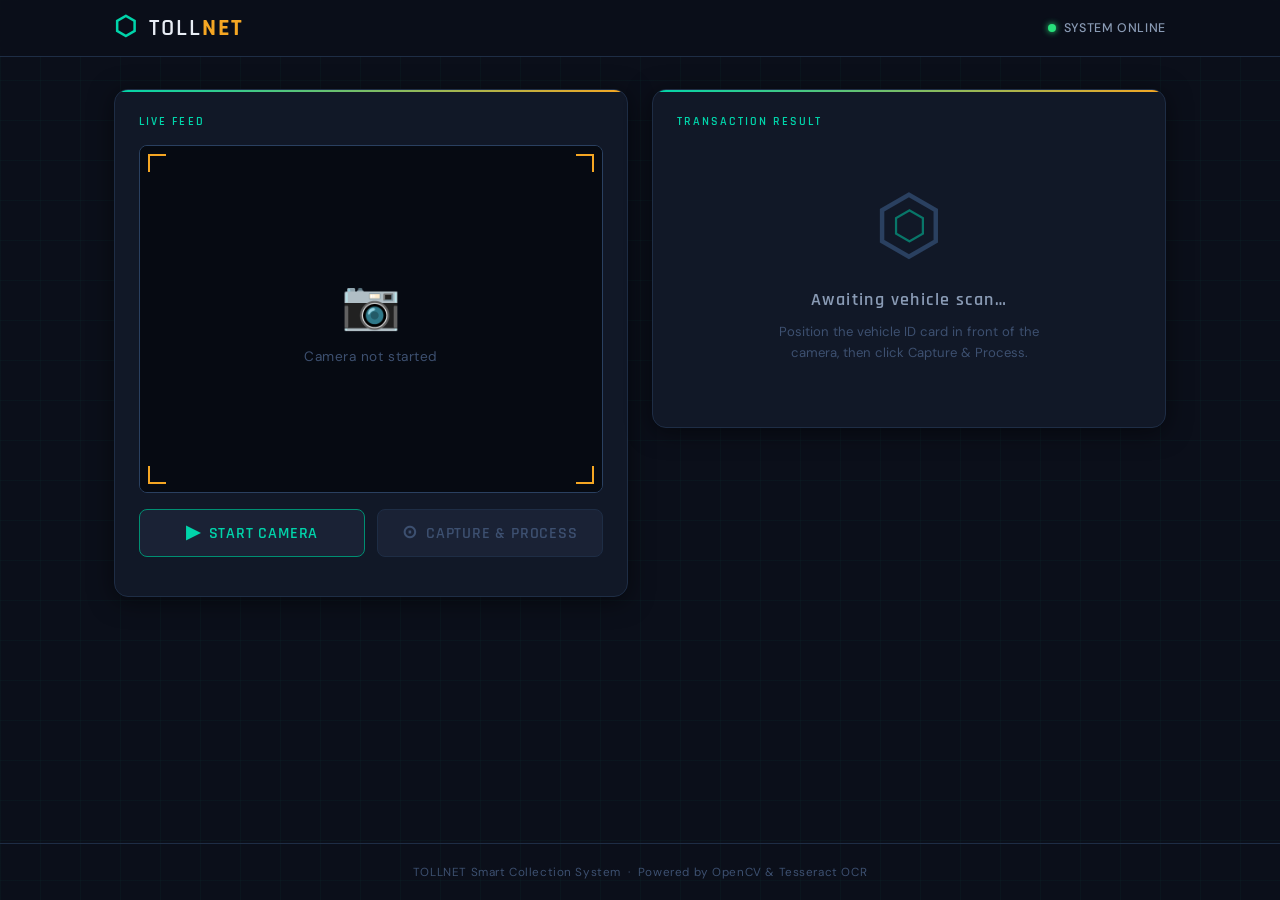
==== frontend/index.html @ 4d1472ed "updated" ====
<!DOCTYPE html>
<html lang="en">
<head>
  <meta charset="UTF-8" />
  <meta name="viewport" content="width=device-width, initial-scale=1.0" />
  <title>Smart Toll Collection System</title>
  <link rel="stylesheet" href="style.css" />
  <!-- Google Fonts: Rajdhani (display) + DM Sans (body) -->
  <link rel="preconnect" href="https://fonts.googleapis.com" />
  <link rel="preconnect" href="https://fonts.gstatic.com" crossorigin />
  <link href="https://fonts.googleapis.com/css2?family=Rajdhani:wght@400;600;700&family=DM+Sans:wght@300;400;500;600&display=swap" rel="stylesheet" />
</head>
<body>

  <!-- ─── Top Header Bar ─────────────────────────────────────── -->
  <header class="topbar">
    <div class="topbar-inner">
      <div class="topbar-logo">
        <span class="logo-icon">⬡</span>
        <span class="logo-text">TOLL<strong>NET</strong></span>
      </div>
      <div class="topbar-status" id="systemStatus">
        <span class="status-dot"></span> System Online
      </div>
    </div>
  </header>

  <!-- ─── Main Layout ────────────────────────────────────────── -->
  <main class="layout">

    <!-- LEFT PANEL: Camera -->
    <section class="panel panel-camera">
      <div class="panel-label">LIVE FEED</div>

      <!-- Video Stream -->
      <div class="camera-frame" id="cameraFrame">
        <video id="videoFeed" autoplay playsinline></video>
        <canvas id="captureCanvas" style="display:none;"></canvas>
        <div class="camera-overlay" id="cameraOverlay">
          <div class="camera-placeholder">
            <div class="cam-icon">📷</div>
            <p>Camera not started</p>
          </div>
        </div>
        <!-- Corner decorations -->
        <div class="corner tl"></div>
        <div class="corner tr"></div>
        <div class="corner bl"></div>
        <div class="corner br"></div>
      </div>

      <!-- Captured Image Preview -->
      <div class="captured-section" id="capturedSection" style="display:none;">
        <div class="panel-label small">CAPTURED FRAME</div>
        <img id="capturedImage" src="" alt="Captured frame" class="captured-img" />
      </div>

      <!-- Camera Controls -->
      <div class="controls">
        <button class="btn btn-start" id="btnStart" onclick="startCamera()">
          <span class="btn-icon">▶</span> Start Camera
        </button>
        <button class="btn btn-capture" id="btnCapture" onclick="captureAndProcess()" disabled>
          <span class="btn-icon">⊙</span> Capture &amp; Process
        </button>
      </div>

      <!-- Loading Bar -->
      <div class="loading-bar" id="loadingBar">
        <div class="loading-fill" id="loadingFill"></div>
      </div>
      <div class="loading-label" id="loadingLabel" style="display:none;">Processing image…</div>
    </section>

    <!-- RIGHT PANEL: Results -->
    <section class="panel panel-results">
      <div class="panel-label">TRANSACTION RESULT</div>

      <!-- Idle State -->
      <div class="result-idle" id="resultIdle">
        <div class="idle-graphic">
          <div class="hex-ring">
            <div class="hex-inner">⬡</div>
          </div>
        </div>
        <p class="idle-text">Awaiting vehicle scan…</p>
        <p class="idle-sub">Position the vehicle ID card in front of the camera, then click Capture &amp; Process.</p>
      </div>

      <!-- Result Cards (hidden until result arrives) -->
      <div class="result-data" id="resultData" style="display:none;">

        <!-- Status Banner -->
        <div class="status-banner" id="statusBanner">
          <span class="status-icon" id="statusIcon">✓</span>
          <span class="status-text" id="statusText">Transaction Successful</span>
        </div>

        <!-- Info Grid -->
        <div class="info-grid">
          <div class="info-card">
            <div class="info-label">Vehicle ID</div>
            <div class="info-value mono" id="resVehicleId">—</div>
          </div>
          <div class="info-card">
            <div class="info-label">Owner</div>
            <div class="info-value" id="resOwner">—</div>
          </div>
          <div class="info-card">
            <div class="info-label">Toll Deducted</div>
            <div class="info-value accent" id="resToll">—</div>
          </div>
          <div class="info-card">
            <div class="info-label">Remaining Balance</div>
            <div class="info-value" id="resBalance">—</div>
          </div>
        </div>

        <!-- Message Box -->
        <div class="msg-box" id="msgBox">
          <span id="msgText">—</span>
        </div>

        <!-- Scan Again -->
        <button class="btn btn-reset" onclick="resetUI()">
          <span class="btn-icon">↺</span> Scan Another Vehicle
        </button>
      </div>

    </section>
  </main>

  <!-- ─── Footer ─────────────────────────────────────────────── -->
  <footer class="footer">
    TOLLNET Smart Collection System &nbsp;·&nbsp; Powered by OpenCV &amp; Tesseract OCR
  </footer>

  <script src="script.js"></script>
</body>
</html>
---- frontend/style.css ----
/* ══════════════════════════════════════════════════
   TOLLNET — Smart Toll Collection System
   Design: Industrial/Utilitarian meets Digital HUD
   Palette: Deep navy + amber + electric teal
   Font: Rajdhani (display) + DM Sans (body)
══════════════════════════════════════════════════ */

/* ─── CSS Variables ─────────────────────────────── */
:root {
  --bg:        #0b0f1a;
  --surface:   #111827;
  --surface2:  #1a2235;
  --border:    #1e2d45;
  --border-hi: #2a4060;

  --amber:     #f5a623;
  --amber-dim: #b37518;
  --teal:      #00d4aa;
  --teal-dim:  #008f72;
  --red:       #ff4d4d;
  --green:     #28e07b;

  --text-hi:   #e8edf5;
  --text-mid:  #8a9bb5;
  --text-lo:   #3d5070;

  --font-display: 'Rajdhani', sans-serif;
  --font-body:    'DM Sans', sans-serif;

  --radius:    8px;
  --radius-lg: 14px;
  --shadow:    0 4px 24px rgba(0,0,0,0.5);
}

/* ─── Reset & Base ──────────────────────────────── */
*, *::before, *::after { box-sizing: border-box; margin: 0; padding: 0; }

html { font-size: 16px; }

body {
  font-family: var(--font-body);
  background: var(--bg);
  color: var(--text-hi);
  min-height: 100vh;
  display: flex;
  flex-direction: column;
  /* Subtle grid texture */
  background-image:
    linear-gradient(rgba(0,212,170,0.03) 1px, transparent 1px),
    linear-gradient(90deg, rgba(0,212,170,0.03) 1px, transparent 1px);
  background-size: 40px 40px;
}

/* ─── Top Bar ───────────────────────────────────── */
.topbar {
  border-bottom: 1px solid var(--border);
  background: rgba(11,15,26,0.95);
  backdrop-filter: blur(10px);
  position: sticky;
  top: 0;
  z-index: 100;
}

.topbar-inner {
  max-width: 1100px;
  margin: 0 auto;
  padding: 0 24px;
  height: 56px;
  display: flex;
  align-items: center;
  justify-content: space-between;
}

.topbar-logo {
  display: flex;
  align-items: center;
  gap: 10px;
  font-family: var(--font-display);
  font-size: 1.5rem;
  font-weight: 600;
  letter-spacing: 0.08em;
  color: var(--text-hi);
}

.logo-icon {
  color: var(--teal);
  font-size: 1.6rem;
  line-height: 1;
  animation: pulse-teal 3s ease-in-out infinite;
}

.logo-text strong { color: var(--amber); }

.topbar-status {
  display: flex;
  align-items: center;
  gap: 8px;
  font-size: 0.78rem;
  font-weight: 500;
  letter-spacing: 0.05em;
  color: var(--text-mid);
  text-transform: uppercase;
}

.status-dot {
  width: 8px; height: 8px;
  border-radius: 50%;
  background: var(--green);
  box-shadow: 0 0 6px var(--green);
  animation: blink 2s step-end infinite;
}

/* ─── Main Layout ───────────────────────────────── */
.layout {
  flex: 1;
  max-width: 1100px;
  margin: 0 auto;
  width: 100%;
  padding: 32px 24px;
  display: grid;
  grid-template-columns: 1fr 1fr;
  gap: 24px;
  align-items: start;
}

/* ─── Panels ────────────────────────────────────── */
.panel {
  background: var(--surface);
  border: 1px solid var(--border);
  border-radius: var(--radius-lg);
  padding: 24px;
  box-shadow: var(--shadow);
  position: relative;
  overflow: hidden;
}

/* Accent line on top of each panel */
.panel::before {
  content: '';
  position: absolute;
  top: 0; left: 0; right: 0;
  height: 2px;
  background: linear-gradient(90deg, var(--teal), var(--amber));
}

.panel-label {
  font-family: var(--font-display);
  font-size: 0.72rem;
  font-weight: 600;
  letter-spacing: 0.18em;
  color: var(--teal);
  text-transform: uppercase;
  margin-bottom: 16px;
}

.panel-label.small { font-size: 0.65rem; margin-bottom: 10px; }

/* ─── Camera Frame ──────────────────────────────── */
.camera-frame {
  position: relative;
  width: 100%;
  aspect-ratio: 4/3;
  border-radius: var(--radius);
  overflow: hidden;
  background: #060a12;
  border: 1px solid var(--border-hi);
  margin-bottom: 16px;
}

#videoFeed {
  width: 100%;
  height: 100%;
  object-fit: cover;
  display: block;
}

/* Overlay shown when camera is off */
.camera-overlay {
  position: absolute;
  inset: 0;
  display: flex;
  align-items: center;
  justify-content: center;
  background: rgba(6,10,18,0.9);
  transition: opacity 0.4s;
}

.camera-overlay.hidden { opacity: 0; pointer-events: none; }

.camera-placeholder {
  text-align: center;
  color: var(--text-lo);
}

.cam-icon { font-size: 3rem; margin-bottom: 12px; }

.camera-placeholder p {
  font-size: 0.85rem;
  letter-spacing: 0.04em;
}

/* Corner frame decorations */
.corner {
  position: absolute;
  width: 18px; height: 18px;
  border-color: var(--amber);
  border-style: solid;
  border-width: 0;
}
.corner.tl { top: 8px; left: 8px;  border-top-width: 2px; border-left-width: 2px; }
.corner.tr { top: 8px; right: 8px; border-top-width: 2px; border-right-width: 2px; }
.corner.bl { bottom: 8px; left: 8px;  border-bottom-width: 2px; border-left-width: 2px; }
.corner.br { bottom: 8px; right: 8px; border-bottom-width: 2px; border-right-width: 2px; }

/* ─── Captured Image ────────────────────────────── */
.captured-section { margin-bottom: 16px; }

.captured-img {
  width: 100%;
  border-radius: var(--radius);
  border: 1px solid var(--border-hi);
  display: block;
}

/* ─── Buttons ───────────────────────────────────── */
.controls {
  display: flex;
  gap: 12px;
  margin-bottom: 12px;
}

.btn {
  flex: 1;
  display: flex;
  align-items: center;
  justify-content: center;
  gap: 8px;
  padding: 12px 16px;
  border: none;
  border-radius: var(--radius);
  font-family: var(--font-display);
  font-size: 1rem;
  font-weight: 600;
  letter-spacing: 0.05em;
  cursor: pointer;
  transition: all 0.2s ease;
  text-transform: uppercase;
}

.btn-icon { font-size: 1.1rem; }

.btn-start {
  background: var(--surface2);
  color: var(--teal);
  border: 1px solid var(--teal-dim);
}

.btn-start:hover {
  background: rgba(0,212,170,0.1);
  border-color: var(--teal);
  box-shadow: 0 0 12px rgba(0,212,170,0.2);
}

.btn-capture {
  background: var(--amber);
  color: #0b0f1a;
}

.btn-capture:hover:not(:disabled) {
  background: #ffbe4a;
  box-shadow: 0 0 16px rgba(245,166,35,0.4);
  transform: translateY(-1px);
}

.btn-capture:disabled {
  background: var(--surface2);
  color: var(--text-lo);
  border: 1px solid var(--border);
  cursor: not-allowed;
  transform: none;
}

.btn-reset {
  width: 100%;
  background: var(--surface2);
  color: var(--text-mid);
  border: 1px solid var(--border-hi);
  margin-top: 16px;
  font-size: 0.9rem;
}

.btn-reset:hover {
  background: var(--border);
  color: var(--text-hi);
}

/* ─── Loading Bar ───────────────────────────────── */
.loading-bar {
  height: 3px;
  background: var(--surface2);
  border-radius: 2px;
  overflow: hidden;
  opacity: 0;
  transition: opacity 0.3s;
}

.loading-bar.active { opacity: 1; }

.loading-fill {
  height: 100%;
  width: 0%;
  background: linear-gradient(90deg, var(--teal), var(--amber));
  border-radius: 2px;
  transition: width 0.4s ease;
}

.loading-label {
  text-align: center;
  font-size: 0.78rem;
  color: var(--text-mid);
  margin-top: 8px;
  letter-spacing: 0.05em;
  animation: fade-pulse 1s ease-in-out infinite;
}

/* ─── Result: Idle ──────────────────────────────── */
.result-idle {
  text-align: center;
  padding: 40px 20px;
}

.idle-graphic { margin-bottom: 24px; }

.hex-ring {
  width: 80px; height: 80px;
  margin: 0 auto;
  display: flex;
  align-items: center;
  justify-content: center;
  position: relative;
}

.hex-ring::before {
  content: '⬡';
  position: absolute;
  font-size: 5rem;
  color: var(--border-hi);
  animation: spin-slow 12s linear infinite;
}

.hex-inner {
  font-size: 2.5rem;
  color: var(--teal);
  position: relative;
  z-index: 1;
  opacity: 0.5;
}

.idle-text {
  font-family: var(--font-display);
  font-size: 1.1rem;
  font-weight: 600;
  color: var(--text-mid);
  letter-spacing: 0.08em;
  margin-bottom: 10px;
}

.idle-sub {
  font-size: 0.82rem;
  color: var(--text-lo);
  line-height: 1.6;
  max-width: 280px;
  margin: 0 auto;
}

/* ─── Result: Data ──────────────────────────────── */
.result-data { animation: slide-up 0.4s ease; }

/* Status banner */
.status-banner {
  display: flex;
  align-items: center;
  gap: 12px;
  padding: 14px 18px;
  border-radius: var(--radius);
  margin-bottom: 20px;
  font-family: var(--font-display);
  font-size: 1.05rem;
  font-weight: 700;
  letter-spacing: 0.06em;
}

.status-banner.success {
  background: rgba(40,224,123,0.08);
  border: 1px solid rgba(40,224,123,0.3);
  color: var(--green);
}

.status-banner.failed {
  background: rgba(255,77,77,0.08);
  border: 1px solid rgba(255,77,77,0.3);
  color: var(--red);
}

.status-banner.warning {
  background: rgba(245,166,35,0.08);
  border: 1px solid rgba(245,166,35,0.3);
  color: var(--amber);
}

.status-icon { font-size: 1.4rem; }

/* Info Grid */
.info-grid {
  display: grid;
  grid-template-columns: 1fr 1fr;
  gap: 12px;
  margin-bottom: 16px;
}

.info-card {
  background: var(--surface2);
  border: 1px solid var(--border);
  border-radius: var(--radius);
  padding: 14px 16px;
  transition: border-color 0.2s;
}

.info-card:hover { border-color: var(--border-hi); }

.info-label {
  font-size: 0.68rem;
  font-weight: 500;
  letter-spacing: 0.12em;
  text-transform: uppercase;
  color: var(--text-lo);
  margin-bottom: 6px;
}

.info-value {
  font-family: var(--font-display);
  font-size: 1.15rem;
  font-weight: 600;
  color: var(--text-hi);
}

.info-value.mono {
  font-family: 'Courier New', monospace;
  letter-spacing: 0.1em;
  color: var(--amber);
}

.info-value.accent { color: var(--teal); }

/* Message Box */
.msg-box {
  background: var(--surface2);
  border: 1px solid var(--border);
  border-left: 3px solid var(--amber);
  border-radius: var(--radius);
  padding: 12px 16px;
  font-size: 0.88rem;
  color: var(--text-mid);
  line-height: 1.5;
}

/* ─── Footer ────────────────────────────────────── */
.footer {
  text-align: center;
  padding: 20px;
  font-size: 0.73rem;
  color: var(--text-lo);
  letter-spacing: 0.05em;
  border-top: 1px solid var(--border);
}

/* ─── Animations ────────────────────────────────── */
@keyframes blink {
  0%, 100% { opacity: 1; }
  50%       { opacity: 0.3; }
}

@keyframes pulse-teal {
  0%, 100% { text-shadow: 0 0 6px rgba(0,212,170,0.5); }
  50%       { text-shadow: 0 0 16px rgba(0,212,170,0.9); }
}

@keyframes spin-slow {
  from { transform: rotate(0deg); }
  to   { transform: rotate(360deg); }
}

@keyframes slide-up {
  from { opacity: 0; transform: translateY(16px); }
  to   { opacity: 1; transform: translateY(0); }
}

@keyframes fade-pulse {
  0%, 100% { opacity: 1; }
  50%       { opacity: 0.5; }
}

/* ─── Responsive ────────────────────────────────── */
@media (max-width: 768px) {
  .layout {
    grid-template-columns: 1fr;
    padding: 16px;
    gap: 16px;
  }

  .controls { flex-direction: column; }

  .info-grid { grid-template-columns: 1fr; }

  .topbar-inner { padding: 0 16px; }
}
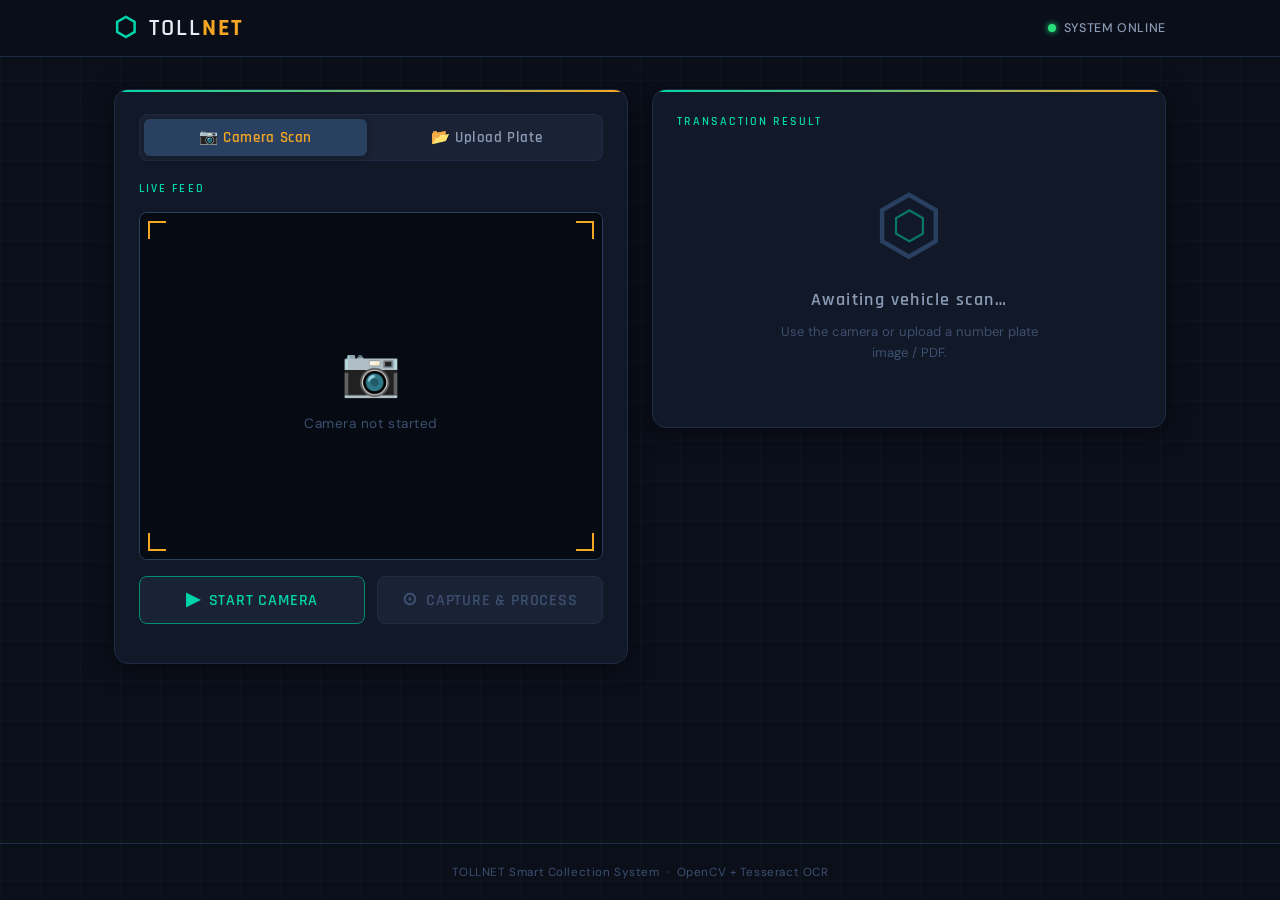
==== commit 0a880e0e: "updateded" ====
--- a/frontend/index.html
+++ b/frontend/index.html
@@ -5,21 +5,20 @@
   <meta name="viewport" content="width=device-width, initial-scale=1.0" />
   <title>Smart Toll Collection System</title>
   <link rel="stylesheet" href="style.css" />
-  <!-- Google Fonts: Rajdhani (display) + DM Sans (body) -->
   <link rel="preconnect" href="https://fonts.googleapis.com" />
   <link rel="preconnect" href="https://fonts.gstatic.com" crossorigin />
   <link href="https://fonts.googleapis.com/css2?family=Rajdhani:wght@400;600;700&family=DM+Sans:wght@300;400;500;600&display=swap" rel="stylesheet" />
 </head>
 <body>
 
-  <!-- ─── Top Header Bar ─────────────────────────────────────── -->
+  <!-- ─── Top Header ─────────────────────────────────────────── -->
   <header class="topbar">
     <div class="topbar-inner">
       <div class="topbar-logo">
         <span class="logo-icon">⬡</span>
         <span class="logo-text">TOLL<strong>NET</strong></span>
       </div>
-      <div class="topbar-status" id="systemStatus">
+      <div class="topbar-status">
         <span class="status-dot"></span> System Online
       </div>
     </div>
@@ -28,111 +27,191 @@
   <!-- ─── Main Layout ────────────────────────────────────────── -->
   <main class="layout">
 
-    <!-- LEFT PANEL: Camera -->
-    <section class="panel panel-camera">
-      <div class="panel-label">LIVE FEED</div>
-
-      <!-- Video Stream -->
-      <div class="camera-frame" id="cameraFrame">
-        <video id="videoFeed" autoplay playsinline></video>
-        <canvas id="captureCanvas" style="display:none;"></canvas>
-        <div class="camera-overlay" id="cameraOverlay">
-          <div class="camera-placeholder">
-            <div class="cam-icon">📷</div>
-            <p>Camera not started</p>
-          </div>
-        </div>
-        <!-- Corner decorations -->
-        <div class="corner tl"></div>
-        <div class="corner tr"></div>
-        <div class="corner bl"></div>
-        <div class="corner br"></div>
-      </div>
-
-      <!-- Captured Image Preview -->
-      <div class="captured-section" id="capturedSection" style="display:none;">
-        <div class="panel-label small">CAPTURED FRAME</div>
-        <img id="capturedImage" src="" alt="Captured frame" class="captured-img" />
-      </div>
-
-      <!-- Camera Controls -->
-      <div class="controls">
-        <button class="btn btn-start" id="btnStart" onclick="startCamera()">
-          <span class="btn-icon">▶</span> Start Camera
+    <!-- LEFT PANEL: Input Methods -->
+    <section class="panel panel-input">
+
+      <!-- ── TAB SWITCHER ── -->
+      <div class="tab-bar">
+        <button class="tab active" id="tabCamera" onclick="switchTab('camera')">
+          📷 Camera Scan
         </button>
-        <button class="btn btn-capture" id="btnCapture" onclick="captureAndProcess()" disabled>
-          <span class="btn-icon">⊙</span> Capture &amp; Process
+        <button class="tab" id="tabUpload" onclick="switchTab('upload')">
+          📂 Upload Plate
         </button>
       </div>
 
-      <!-- Loading Bar -->
+      <!-- ════ CAMERA TAB ════ -->
+      <div id="cameraTab">
+        <div class="panel-label">LIVE FEED</div>
+        <div class="camera-frame" id="cameraFrame">
+          <video id="videoFeed" autoplay playsinline></video>
+          <canvas id="captureCanvas" style="display:none;"></canvas>
+          <div class="camera-overlay" id="cameraOverlay">
+            <div class="camera-placeholder">
+              <div class="cam-icon">📷</div>
+              <p>Camera not started</p>
+            </div>
+          </div>
+          <div class="corner tl"></div><div class="corner tr"></div>
+          <div class="corner bl"></div><div class="corner br"></div>
+        </div>
+
+        <div class="captured-section" id="capturedSection" style="display:none;">
+          <div class="panel-label small">CAPTURED FRAME</div>
+          <img id="capturedImage" src="" alt="Captured" class="captured-img" />
+        </div>
+
+        <div class="controls">
+          <button class="btn btn-start" id="btnStart" onclick="startCamera()">
+            <span class="btn-icon">▶</span> Start Camera
+          </button>
+          <button class="btn btn-capture" id="btnCapture" onclick="captureAndProcess()" disabled>
+            <span class="btn-icon">⊙</span> Capture &amp; Process
+          </button>
+        </div>
+      </div>
+
+      <!-- ════ UPLOAD TAB ════ -->
+      <div id="uploadTab" style="display:none;">
+        <div class="panel-label">UPLOAD NUMBER PLATE</div>
+
+        <!-- Drop zone -->
+        <div class="dropzone" id="dropzone"
+             onclick="document.getElementById('fileInput').click()"
+             ondragover="handleDragOver(event)"
+             ondragleave="handleDragLeave(event)"
+             ondrop="handleDrop(event)">
+          <div class="dz-icon">⬆</div>
+          <p class="dz-text">Click to upload or drag &amp; drop</p>
+          <p class="dz-sub">JPG, PNG, BMP, WEBP or PDF · Max 10 MB</p>
+          <input type="file" id="fileInput" accept="image/*,.pdf"
+                 style="display:none;" onchange="handleFileSelect(event)" />
+        </div>
+
+        <!-- File preview -->
+        <div class="file-preview" id="filePreview" style="display:none;">
+          <div class="panel-label small">SELECTED FILE</div>
+          <div class="file-info-row">
+            <span class="file-thumb" id="fileThumb">📄</span>
+            <div class="file-meta">
+              <div class="file-name" id="fileName">—</div>
+              <div class="file-size" id="fileSize">—</div>
+            </div>
+            <button class="btn-clear" onclick="clearFile()" title="Remove">✕</button>
+          </div>
+          <img id="imagePreview" class="captured-img" style="display:none; margin-top:10px;" alt="Preview" />
+        </div>
+
+        <div class="controls" style="margin-top:16px;">
+          <button class="btn btn-capture" id="btnUpload" onclick="uploadAndProcess()" disabled>
+            <span class="btn-icon">⊙</span> Process Upload
+          </button>
+        </div>
+      </div>
+
+      <!-- ── SHARED: Loading bar ── -->
       <div class="loading-bar" id="loadingBar">
         <div class="loading-fill" id="loadingFill"></div>
       </div>
-      <div class="loading-label" id="loadingLabel" style="display:none;">Processing image…</div>
+      <div class="loading-label" id="loadingLabel" style="display:none;">Processing…</div>
     </section>
 
-    <!-- RIGHT PANEL: Results -->
+    <!-- RIGHT PANEL: Results + Receipt -->
     <section class="panel panel-results">
       <div class="panel-label">TRANSACTION RESULT</div>
 
-      <!-- Idle State -->
+      <!-- Idle -->
       <div class="result-idle" id="resultIdle">
         <div class="idle-graphic">
-          <div class="hex-ring">
-            <div class="hex-inner">⬡</div>
-          </div>
+          <div class="hex-ring"><div class="hex-inner">⬡</div></div>
         </div>
         <p class="idle-text">Awaiting vehicle scan…</p>
-        <p class="idle-sub">Position the vehicle ID card in front of the camera, then click Capture &amp; Process.</p>
-      </div>
-
-      <!-- Result Cards (hidden until result arrives) -->
+        <p class="idle-sub">Use the camera or upload a number plate image / PDF.</p>
+      </div>
+
+      <!-- Result -->
       <div class="result-data" id="resultData" style="display:none;">
 
-        <!-- Status Banner -->
+        <!-- Status banner -->
         <div class="status-banner" id="statusBanner">
           <span class="status-icon" id="statusIcon">✓</span>
           <span class="status-text" id="statusText">Transaction Successful</span>
         </div>
 
-        <!-- Info Grid -->
+        <!-- Vehicle info grid -->
         <div class="info-grid">
           <div class="info-card">
-            <div class="info-label">Vehicle ID</div>
-            <div class="info-value mono" id="resVehicleId">—</div>
-          </div>
-          <div class="info-card">
-            <div class="info-label">Owner</div>
+            <div class="info-label">Vehicle Number</div>
+            <div class="info-value mono" id="resVehicleNum">—</div>
+          </div>
+          <div class="info-card">
+            <div class="info-label">Owner Name</div>
             <div class="info-value" id="resOwner">—</div>
+          </div>
+          <div class="info-card">
+            <div class="info-label">Vehicle Type</div>
+            <div class="info-value" id="resVehicleType">—</div>
           </div>
           <div class="info-card">
             <div class="info-label">Toll Deducted</div>
             <div class="info-value accent" id="resToll">—</div>
           </div>
-          <div class="info-card">
+          <div class="info-card span2">
             <div class="info-label">Remaining Balance</div>
-            <div class="info-value" id="resBalance">—</div>
-          </div>
-        </div>
-
-        <!-- Message Box -->
+            <div class="info-value large" id="resBalance">—</div>
+          </div>
+        </div>
+
+        <!-- Receipt -->
+        <div class="receipt" id="receiptBox" style="display:none;">
+          <div class="receipt-header">
+            <span class="receipt-icon">🧾</span>
+            <span>TOLL RECEIPT</span>
+          </div>
+          <div class="receipt-row">
+            <span>Receipt No.</span>
+            <span class="mono" id="rcptId">—</span>
+          </div>
+          <div class="receipt-row">
+            <span>Date &amp; Time</span>
+            <span id="rcptDate">—</span>
+          </div>
+          <div class="receipt-row">
+            <span>Vehicle</span>
+            <span class="mono" id="rcptVehicle">—</span>
+          </div>
+          <div class="receipt-row">
+            <span>Owner</span>
+            <span id="rcptOwner">—</span>
+          </div>
+          <div class="receipt-row">
+            <span>Type</span>
+            <span id="rcptType">—</span>
+          </div>
+          <div class="receipt-row highlight">
+            <span>Toll Paid</span>
+            <span id="rcptToll">—</span>
+          </div>
+          <div class="receipt-row">
+            <span>Balance After</span>
+            <span id="rcptBalance">—</span>
+          </div>
+        </div>
+
+        <!-- Message -->
         <div class="msg-box" id="msgBox">
           <span id="msgText">—</span>
         </div>
 
-        <!-- Scan Again -->
         <button class="btn btn-reset" onclick="resetUI()">
           <span class="btn-icon">↺</span> Scan Another Vehicle
         </button>
       </div>
-
     </section>
   </main>
 
-  <!-- ─── Footer ─────────────────────────────────────────────── -->
   <footer class="footer">
-    TOLLNET Smart Collection System &nbsp;·&nbsp; Powered by OpenCV &amp; Tesseract OCR
+    TOLLNET Smart Collection System &nbsp;·&nbsp; OpenCV + Tesseract OCR
   </footer>
 
   <script src="script.js"></script>
--- a/frontend/style.css
+++ b/frontend/style.css
@@ -1,11 +1,8 @@
 /* ══════════════════════════════════════════════════
-   TOLLNET — Smart Toll Collection System
-   Design: Industrial/Utilitarian meets Digital HUD
-   Palette: Deep navy + amber + electric teal
-   Font: Rajdhani (display) + DM Sans (body)
+   TOLLNET v2 — Style Sheet
+   Added: tabs, dropzone, file preview, receipt
 ══════════════════════════════════════════════════ */
 
-/* ─── CSS Variables ─────────────────────────────── */
 :root {
   --bg:        #0b0f1a;
   --surface:   #111827;
@@ -26,15 +23,12 @@
 
   --font-display: 'Rajdhani', sans-serif;
   --font-body:    'DM Sans', sans-serif;
-
   --radius:    8px;
   --radius-lg: 14px;
   --shadow:    0 4px 24px rgba(0,0,0,0.5);
 }
 
-/* ─── Reset & Base ──────────────────────────────── */
 *, *::before, *::after { box-sizing: border-box; margin: 0; padding: 0; }
-
 html { font-size: 16px; }
 
 body {
@@ -44,7 +38,6 @@
   min-height: 100vh;
   display: flex;
   flex-direction: column;
-  /* Subtle grid texture */
   background-image:
     linear-gradient(rgba(0,212,170,0.03) 1px, transparent 1px),
     linear-gradient(90deg, rgba(0,212,170,0.03) 1px, transparent 1px);
@@ -56,461 +49,244 @@
   border-bottom: 1px solid var(--border);
   background: rgba(11,15,26,0.95);
   backdrop-filter: blur(10px);
-  position: sticky;
-  top: 0;
-  z-index: 100;
-}
-
+  position: sticky; top: 0; z-index: 100;
+}
 .topbar-inner {
-  max-width: 1100px;
-  margin: 0 auto;
-  padding: 0 24px;
-  height: 56px;
-  display: flex;
-  align-items: center;
-  justify-content: space-between;
-}
-
+  max-width: 1100px; margin: 0 auto; padding: 0 24px;
+  height: 56px; display: flex; align-items: center; justify-content: space-between;
+}
 .topbar-logo {
-  display: flex;
-  align-items: center;
-  gap: 10px;
-  font-family: var(--font-display);
-  font-size: 1.5rem;
-  font-weight: 600;
-  letter-spacing: 0.08em;
-  color: var(--text-hi);
-}
-
-.logo-icon {
-  color: var(--teal);
-  font-size: 1.6rem;
-  line-height: 1;
-  animation: pulse-teal 3s ease-in-out infinite;
-}
-
+  display: flex; align-items: center; gap: 10px;
+  font-family: var(--font-display); font-size: 1.5rem;
+  font-weight: 600; letter-spacing: 0.08em;
+}
+.logo-icon { color: var(--teal); font-size: 1.6rem; animation: pulse-teal 3s ease-in-out infinite; }
 .logo-text strong { color: var(--amber); }
-
 .topbar-status {
-  display: flex;
-  align-items: center;
-  gap: 8px;
-  font-size: 0.78rem;
-  font-weight: 500;
-  letter-spacing: 0.05em;
-  color: var(--text-mid);
-  text-transform: uppercase;
-}
-
+  display: flex; align-items: center; gap: 8px;
+  font-size: 0.78rem; font-weight: 500; letter-spacing: 0.05em;
+  color: var(--text-mid); text-transform: uppercase;
+}
 .status-dot {
-  width: 8px; height: 8px;
-  border-radius: 50%;
-  background: var(--green);
-  box-shadow: 0 0 6px var(--green);
+  width: 8px; height: 8px; border-radius: 50%;
+  background: var(--green); box-shadow: 0 0 6px var(--green);
   animation: blink 2s step-end infinite;
 }
 
-/* ─── Main Layout ───────────────────────────────── */
+/* ─── Layout ────────────────────────────────────── */
 .layout {
-  flex: 1;
-  max-width: 1100px;
-  margin: 0 auto;
-  width: 100%;
-  padding: 32px 24px;
-  display: grid;
-  grid-template-columns: 1fr 1fr;
-  gap: 24px;
-  align-items: start;
+  flex: 1; max-width: 1100px; margin: 0 auto; width: 100%;
+  padding: 32px 24px; display: grid;
+  grid-template-columns: 1fr 1fr; gap: 24px; align-items: start;
 }
 
 /* ─── Panels ────────────────────────────────────── */
 .panel {
-  background: var(--surface);
-  border: 1px solid var(--border);
-  border-radius: var(--radius-lg);
-  padding: 24px;
-  box-shadow: var(--shadow);
-  position: relative;
-  overflow: hidden;
-}
-
-/* Accent line on top of each panel */
+  background: var(--surface); border: 1px solid var(--border);
+  border-radius: var(--radius-lg); padding: 24px;
+  box-shadow: var(--shadow); position: relative; overflow: hidden;
+}
 .panel::before {
-  content: '';
-  position: absolute;
-  top: 0; left: 0; right: 0;
-  height: 2px;
+  content: ''; position: absolute; top: 0; left: 0; right: 0; height: 2px;
   background: linear-gradient(90deg, var(--teal), var(--amber));
 }
-
 .panel-label {
-  font-family: var(--font-display);
-  font-size: 0.72rem;
-  font-weight: 600;
-  letter-spacing: 0.18em;
-  color: var(--teal);
-  text-transform: uppercase;
+  font-family: var(--font-display); font-size: 0.72rem; font-weight: 600;
+  letter-spacing: 0.18em; color: var(--teal); text-transform: uppercase;
   margin-bottom: 16px;
 }
-
 .panel-label.small { font-size: 0.65rem; margin-bottom: 10px; }
+
+/* ─── Tab Bar ───────────────────────────────────── */
+.tab-bar {
+  display: flex; gap: 8px; margin-bottom: 20px;
+  background: var(--surface2); border-radius: var(--radius);
+  padding: 4px; border: 1px solid var(--border);
+}
+.tab {
+  flex: 1; padding: 9px 12px; border: none; border-radius: 6px;
+  font-family: var(--font-display); font-size: 0.95rem; font-weight: 600;
+  letter-spacing: 0.04em; cursor: pointer;
+  background: transparent; color: var(--text-mid);
+  transition: all 0.2s ease;
+}
+.tab:hover { color: var(--text-hi); }
+.tab.active {
+  background: var(--border-hi); color: var(--amber);
+  box-shadow: 0 2px 8px rgba(0,0,0,0.3);
+}
 
 /* ─── Camera Frame ──────────────────────────────── */
 .camera-frame {
-  position: relative;
-  width: 100%;
-  aspect-ratio: 4/3;
-  border-radius: var(--radius);
-  overflow: hidden;
-  background: #060a12;
-  border: 1px solid var(--border-hi);
+  position: relative; width: 100%; aspect-ratio: 4/3;
+  border-radius: var(--radius); overflow: hidden;
+  background: #060a12; border: 1px solid var(--border-hi); margin-bottom: 16px;
+}
+#videoFeed { width: 100%; height: 100%; object-fit: cover; display: block; }
+.camera-overlay {
+  position: absolute; inset: 0; display: flex; align-items: center;
+  justify-content: center; background: rgba(6,10,18,0.9); transition: opacity 0.4s;
+}
+.camera-overlay.hidden { opacity: 0; pointer-events: none; }
+.camera-placeholder { text-align: center; color: var(--text-lo); }
+.cam-icon { font-size: 3rem; margin-bottom: 12px; }
+.camera-placeholder p { font-size: 0.85rem; letter-spacing: 0.04em; }
+.corner { position: absolute; width: 18px; height: 18px; border-color: var(--amber); border-style: solid; border-width: 0; }
+.corner.tl { top:8px; left:8px;   border-top-width:2px; border-left-width:2px; }
+.corner.tr { top:8px; right:8px;  border-top-width:2px; border-right-width:2px; }
+.corner.bl { bottom:8px; left:8px;  border-bottom-width:2px; border-left-width:2px; }
+.corner.br { bottom:8px; right:8px; border-bottom-width:2px; border-right-width:2px; }
+
+.captured-section { margin-bottom: 16px; }
+.captured-img { width: 100%; border-radius: var(--radius); border: 1px solid var(--border-hi); display: block; }
+
+/* ─── Drop Zone ─────────────────────────────────── */
+.dropzone {
+  border: 2px dashed var(--border-hi);
+  border-radius: var(--radius-lg);
+  padding: 40px 20px;
+  text-align: center;
+  cursor: pointer;
+  transition: all 0.25s ease;
+  background: var(--surface2);
   margin-bottom: 16px;
 }
-
-#videoFeed {
-  width: 100%;
-  height: 100%;
-  object-fit: cover;
+.dropzone:hover, .dropzone.drag-over {
+  border-color: var(--teal);
+  background: rgba(0,212,170,0.05);
+  box-shadow: 0 0 20px rgba(0,212,170,0.1);
+}
+.dz-icon {
+  font-size: 2.5rem; color: var(--teal); margin-bottom: 12px;
   display: block;
 }
-
-/* Overlay shown when camera is off */
-.camera-overlay {
-  position: absolute;
-  inset: 0;
-  display: flex;
-  align-items: center;
-  justify-content: center;
-  background: rgba(6,10,18,0.9);
-  transition: opacity 0.4s;
-}
-
-.camera-overlay.hidden { opacity: 0; pointer-events: none; }
-
-.camera-placeholder {
-  text-align: center;
-  color: var(--text-lo);
-}
-
-.cam-icon { font-size: 3rem; margin-bottom: 12px; }
-
-.camera-placeholder p {
-  font-size: 0.85rem;
-  letter-spacing: 0.04em;
-}
-
-/* Corner frame decorations */
-.corner {
-  position: absolute;
-  width: 18px; height: 18px;
-  border-color: var(--amber);
-  border-style: solid;
-  border-width: 0;
-}
-.corner.tl { top: 8px; left: 8px;  border-top-width: 2px; border-left-width: 2px; }
-.corner.tr { top: 8px; right: 8px; border-top-width: 2px; border-right-width: 2px; }
-.corner.bl { bottom: 8px; left: 8px;  border-bottom-width: 2px; border-left-width: 2px; }
-.corner.br { bottom: 8px; right: 8px; border-bottom-width: 2px; border-right-width: 2px; }
-
-/* ─── Captured Image ────────────────────────────── */
-.captured-section { margin-bottom: 16px; }
-
-.captured-img {
-  width: 100%;
-  border-radius: var(--radius);
-  border: 1px solid var(--border-hi);
-  display: block;
-}
+.dz-text { font-size: 0.95rem; color: var(--text-hi); margin-bottom: 6px; font-weight: 500; }
+.dz-sub  { font-size: 0.78rem; color: var(--text-lo); }
+
+/* ─── File Preview ──────────────────────────────── */
+.file-preview {
+  background: var(--surface2); border: 1px solid var(--border);
+  border-radius: var(--radius); padding: 14px 16px; margin-bottom: 4px;
+}
+.file-info-row {
+  display: flex; align-items: center; gap: 12px;
+}
+.file-thumb { font-size: 2rem; flex-shrink: 0; }
+.file-meta { flex: 1; min-width: 0; }
+.file-name {
+  font-size: 0.88rem; font-weight: 500; color: var(--text-hi);
+  white-space: nowrap; overflow: hidden; text-overflow: ellipsis;
+}
+.file-size { font-size: 0.75rem; color: var(--text-lo); margin-top: 2px; }
+.btn-clear {
+  background: var(--surface); border: 1px solid var(--border);
+  color: var(--text-mid); width: 28px; height: 28px; border-radius: 50%;
+  cursor: pointer; font-size: 0.75rem; flex-shrink: 0;
+  transition: all 0.2s;
+}
+.btn-clear:hover { background: var(--red); color: white; border-color: var(--red); }
 
 /* ─── Buttons ───────────────────────────────────── */
-.controls {
-  display: flex;
-  gap: 12px;
-  margin-bottom: 12px;
-}
-
+.controls { display: flex; gap: 12px; margin-bottom: 12px; }
 .btn {
-  flex: 1;
-  display: flex;
-  align-items: center;
-  justify-content: center;
-  gap: 8px;
-  padding: 12px 16px;
-  border: none;
-  border-radius: var(--radius);
-  font-family: var(--font-display);
-  font-size: 1rem;
-  font-weight: 600;
-  letter-spacing: 0.05em;
-  cursor: pointer;
-  transition: all 0.2s ease;
+  flex: 1; display: flex; align-items: center; justify-content: center;
+  gap: 8px; padding: 12px 16px; border: none; border-radius: var(--radius);
+  font-family: var(--font-display); font-size: 1rem; font-weight: 600;
+  letter-spacing: 0.05em; cursor: pointer; transition: all 0.2s ease;
   text-transform: uppercase;
 }
-
 .btn-icon { font-size: 1.1rem; }
-
 .btn-start {
-  background: var(--surface2);
-  color: var(--teal);
-  border: 1px solid var(--teal-dim);
-}
-
-.btn-start:hover {
-  background: rgba(0,212,170,0.1);
-  border-color: var(--teal);
-  box-shadow: 0 0 12px rgba(0,212,170,0.2);
-}
-
-.btn-capture {
-  background: var(--amber);
-  color: #0b0f1a;
-}
-
-.btn-capture:hover:not(:disabled) {
-  background: #ffbe4a;
-  box-shadow: 0 0 16px rgba(245,166,35,0.4);
-  transform: translateY(-1px);
-}
-
-.btn-capture:disabled {
-  background: var(--surface2);
-  color: var(--text-lo);
-  border: 1px solid var(--border);
-  cursor: not-allowed;
-  transform: none;
-}
-
-.btn-reset {
-  width: 100%;
-  background: var(--surface2);
-  color: var(--text-mid);
-  border: 1px solid var(--border-hi);
-  margin-top: 16px;
-  font-size: 0.9rem;
-}
-
-.btn-reset:hover {
-  background: var(--border);
-  color: var(--text-hi);
-}
-
-/* ─── Loading Bar ───────────────────────────────── */
-.loading-bar {
-  height: 3px;
-  background: var(--surface2);
-  border-radius: 2px;
-  overflow: hidden;
-  opacity: 0;
-  transition: opacity 0.3s;
-}
-
+  background: var(--surface2); color: var(--teal); border: 1px solid var(--teal-dim);
+}
+.btn-start:hover { background: rgba(0,212,170,0.1); border-color: var(--teal); box-shadow: 0 0 12px rgba(0,212,170,0.2); }
+.btn-capture { background: var(--amber); color: #0b0f1a; }
+.btn-capture:hover:not(:disabled) { background: #ffbe4a; box-shadow: 0 0 16px rgba(245,166,35,0.4); transform: translateY(-1px); }
+.btn-capture:disabled { background: var(--surface2); color: var(--text-lo); border: 1px solid var(--border); cursor: not-allowed; }
+.btn-reset { width: 100%; background: var(--surface2); color: var(--text-mid); border: 1px solid var(--border-hi); margin-top: 16px; font-size: 0.9rem; }
+.btn-reset:hover { background: var(--border); color: var(--text-hi); }
+
+/* ─── Loading ───────────────────────────────────── */
+.loading-bar { height: 3px; background: var(--surface2); border-radius: 2px; overflow: hidden; opacity: 0; transition: opacity 0.3s; }
 .loading-bar.active { opacity: 1; }
-
-.loading-fill {
-  height: 100%;
-  width: 0%;
-  background: linear-gradient(90deg, var(--teal), var(--amber));
-  border-radius: 2px;
-  transition: width 0.4s ease;
-}
-
-.loading-label {
-  text-align: center;
-  font-size: 0.78rem;
-  color: var(--text-mid);
-  margin-top: 8px;
-  letter-spacing: 0.05em;
-  animation: fade-pulse 1s ease-in-out infinite;
-}
+.loading-fill { height: 100%; width: 0%; background: linear-gradient(90deg, var(--teal), var(--amber)); border-radius: 2px; transition: width 0.4s ease; }
+.loading-label { text-align: center; font-size: 0.78rem; color: var(--text-mid); margin-top: 8px; letter-spacing: 0.05em; animation: fade-pulse 1s ease-in-out infinite; }
 
 /* ─── Result: Idle ──────────────────────────────── */
-.result-idle {
-  text-align: center;
-  padding: 40px 20px;
-}
-
-.idle-graphic { margin-bottom: 24px; }
-
-.hex-ring {
-  width: 80px; height: 80px;
-  margin: 0 auto;
-  display: flex;
-  align-items: center;
-  justify-content: center;
-  position: relative;
-}
-
-.hex-ring::before {
-  content: '⬡';
-  position: absolute;
-  font-size: 5rem;
-  color: var(--border-hi);
-  animation: spin-slow 12s linear infinite;
-}
-
-.hex-inner {
-  font-size: 2.5rem;
-  color: var(--teal);
-  position: relative;
-  z-index: 1;
-  opacity: 0.5;
-}
-
-.idle-text {
-  font-family: var(--font-display);
-  font-size: 1.1rem;
-  font-weight: 600;
-  color: var(--text-mid);
-  letter-spacing: 0.08em;
-  margin-bottom: 10px;
-}
-
-.idle-sub {
-  font-size: 0.82rem;
-  color: var(--text-lo);
-  line-height: 1.6;
-  max-width: 280px;
-  margin: 0 auto;
-}
+.result-idle { text-align: center; padding: 40px 20px; }
+.hex-ring { width: 80px; height: 80px; margin: 0 auto 24px; display: flex; align-items: center; justify-content: center; position: relative; }
+.hex-ring::before { content: '⬡'; position: absolute; font-size: 5rem; color: var(--border-hi); animation: spin-slow 12s linear infinite; }
+.hex-inner { font-size: 2.5rem; color: var(--teal); position: relative; z-index: 1; opacity: 0.5; }
+.idle-text { font-family: var(--font-display); font-size: 1.1rem; font-weight: 600; color: var(--text-mid); letter-spacing: 0.08em; margin-bottom: 10px; }
+.idle-sub { font-size: 0.82rem; color: var(--text-lo); line-height: 1.6; max-width: 280px; margin: 0 auto; }
 
 /* ─── Result: Data ──────────────────────────────── */
 .result-data { animation: slide-up 0.4s ease; }
-
-/* Status banner */
 .status-banner {
-  display: flex;
-  align-items: center;
-  gap: 12px;
-  padding: 14px 18px;
-  border-radius: var(--radius);
-  margin-bottom: 20px;
-  font-family: var(--font-display);
-  font-size: 1.05rem;
-  font-weight: 700;
-  letter-spacing: 0.06em;
-}
-
-.status-banner.success {
-  background: rgba(40,224,123,0.08);
-  border: 1px solid rgba(40,224,123,0.3);
-  color: var(--green);
-}
-
-.status-banner.failed {
-  background: rgba(255,77,77,0.08);
-  border: 1px solid rgba(255,77,77,0.3);
-  color: var(--red);
-}
-
-.status-banner.warning {
-  background: rgba(245,166,35,0.08);
-  border: 1px solid rgba(245,166,35,0.3);
-  color: var(--amber);
-}
-
+  display: flex; align-items: center; gap: 12px;
+  padding: 14px 18px; border-radius: var(--radius); margin-bottom: 20px;
+  font-family: var(--font-display); font-size: 1.05rem; font-weight: 700; letter-spacing: 0.06em;
+}
+.status-banner.success { background: rgba(40,224,123,0.08); border: 1px solid rgba(40,224,123,0.3); color: var(--green); }
+.status-banner.failed  { background: rgba(255,77,77,0.08);  border: 1px solid rgba(255,77,77,0.3);  color: var(--red); }
+.status-banner.warning { background: rgba(245,166,35,0.08); border: 1px solid rgba(245,166,35,0.3); color: var(--amber); }
 .status-icon { font-size: 1.4rem; }
 
 /* Info Grid */
-.info-grid {
-  display: grid;
-  grid-template-columns: 1fr 1fr;
-  gap: 12px;
-  margin-bottom: 16px;
-}
-
-.info-card {
-  background: var(--surface2);
-  border: 1px solid var(--border);
-  border-radius: var(--radius);
-  padding: 14px 16px;
-  transition: border-color 0.2s;
-}
-
-.info-card:hover { border-color: var(--border-hi); }
-
-.info-label {
-  font-size: 0.68rem;
-  font-weight: 500;
-  letter-spacing: 0.12em;
-  text-transform: uppercase;
-  color: var(--text-lo);
-  margin-bottom: 6px;
-}
-
-.info-value {
-  font-family: var(--font-display);
-  font-size: 1.15rem;
-  font-weight: 600;
-  color: var(--text-hi);
-}
-
-.info-value.mono {
-  font-family: 'Courier New', monospace;
-  letter-spacing: 0.1em;
-  color: var(--amber);
-}
-
+.info-grid { display: grid; grid-template-columns: 1fr 1fr; gap: 10px; margin-bottom: 16px; }
+.info-card { background: var(--surface2); border: 1px solid var(--border); border-radius: var(--radius); padding: 12px 14px; }
+.info-card.span2 { grid-column: span 2; }
+.info-label { font-size: 0.66rem; font-weight: 500; letter-spacing: 0.12em; text-transform: uppercase; color: var(--text-lo); margin-bottom: 5px; }
+.info-value { font-family: var(--font-display); font-size: 1.1rem; font-weight: 600; color: var(--text-hi); }
+.info-value.mono { font-family: 'Courier New', monospace; letter-spacing: 0.1em; color: var(--amber); }
 .info-value.accent { color: var(--teal); }
-
-/* Message Box */
-.msg-box {
-  background: var(--surface2);
-  border: 1px solid var(--border);
-  border-left: 3px solid var(--amber);
-  border-radius: var(--radius);
-  padding: 12px 16px;
-  font-size: 0.88rem;
-  color: var(--text-mid);
-  line-height: 1.5;
-}
+.info-value.large { font-size: 1.4rem; color: var(--green); }
+
+/* ─── Receipt ───────────────────────────────────── */
+.receipt {
+  background: var(--surface2); border: 1px solid var(--border-hi);
+  border-radius: var(--radius); margin-bottom: 14px;
+  overflow: hidden;
+}
+.receipt-header {
+  background: linear-gradient(90deg, rgba(0,212,170,0.15), rgba(245,166,35,0.1));
+  border-bottom: 1px solid var(--border-hi);
+  padding: 10px 16px;
+  display: flex; align-items: center; gap: 8px;
+  font-family: var(--font-display); font-size: 0.85rem;
+  font-weight: 700; letter-spacing: 0.12em; color: var(--teal);
+}
+.receipt-icon { font-size: 1.1rem; }
+.receipt-row {
+  display: flex; justify-content: space-between; align-items: center;
+  padding: 9px 16px; border-bottom: 1px solid var(--border);
+  font-size: 0.84rem;
+}
+.receipt-row:last-child { border-bottom: none; }
+.receipt-row span:first-child { color: var(--text-mid); }
+.receipt-row span:last-child  { color: var(--text-hi); font-weight: 500; }
+.receipt-row.highlight { background: rgba(245,166,35,0.06); }
+.receipt-row.highlight span:last-child { color: var(--amber); font-family: var(--font-display); font-size: 1rem; font-weight: 700; }
+.mono { font-family: 'Courier New', monospace; letter-spacing: 0.06em; }
+
+/* Message */
+.msg-box { background: var(--surface2); border: 1px solid var(--border); border-left: 3px solid var(--amber); border-radius: var(--radius); padding: 12px 16px; font-size: 0.88rem; color: var(--text-mid); line-height: 1.5; }
 
 /* ─── Footer ────────────────────────────────────── */
-.footer {
-  text-align: center;
-  padding: 20px;
-  font-size: 0.73rem;
-  color: var(--text-lo);
-  letter-spacing: 0.05em;
-  border-top: 1px solid var(--border);
-}
+.footer { text-align: center; padding: 20px; font-size: 0.73rem; color: var(--text-lo); letter-spacing: 0.05em; border-top: 1px solid var(--border); }
 
 /* ─── Animations ────────────────────────────────── */
-@keyframes blink {
-  0%, 100% { opacity: 1; }
-  50%       { opacity: 0.3; }
-}
-
-@keyframes pulse-teal {
-  0%, 100% { text-shadow: 0 0 6px rgba(0,212,170,0.5); }
-  50%       { text-shadow: 0 0 16px rgba(0,212,170,0.9); }
-}
-
-@keyframes spin-slow {
-  from { transform: rotate(0deg); }
-  to   { transform: rotate(360deg); }
-}
-
-@keyframes slide-up {
-  from { opacity: 0; transform: translateY(16px); }
-  to   { opacity: 1; transform: translateY(0); }
-}
-
-@keyframes fade-pulse {
-  0%, 100% { opacity: 1; }
-  50%       { opacity: 0.5; }
-}
+@keyframes blink      { 0%,100%{opacity:1} 50%{opacity:0.3} }
+@keyframes pulse-teal { 0%,100%{text-shadow:0 0 6px rgba(0,212,170,0.5)} 50%{text-shadow:0 0 16px rgba(0,212,170,0.9)} }
+@keyframes spin-slow  { from{transform:rotate(0deg)} to{transform:rotate(360deg)} }
+@keyframes slide-up   { from{opacity:0;transform:translateY(16px)} to{opacity:1;transform:translateY(0)} }
+@keyframes fade-pulse { 0%,100%{opacity:1} 50%{opacity:0.5} }
 
 /* ─── Responsive ────────────────────────────────── */
 @media (max-width: 768px) {
-  .layout {
-    grid-template-columns: 1fr;
-    padding: 16px;
-    gap: 16px;
-  }
-
+  .layout { grid-template-columns: 1fr; padding: 16px; gap: 16px; }
   .controls { flex-direction: column; }
-
   .info-grid { grid-template-columns: 1fr; }
-
+  .info-card.span2 { grid-column: span 1; }
   .topbar-inner { padding: 0 16px; }
 }
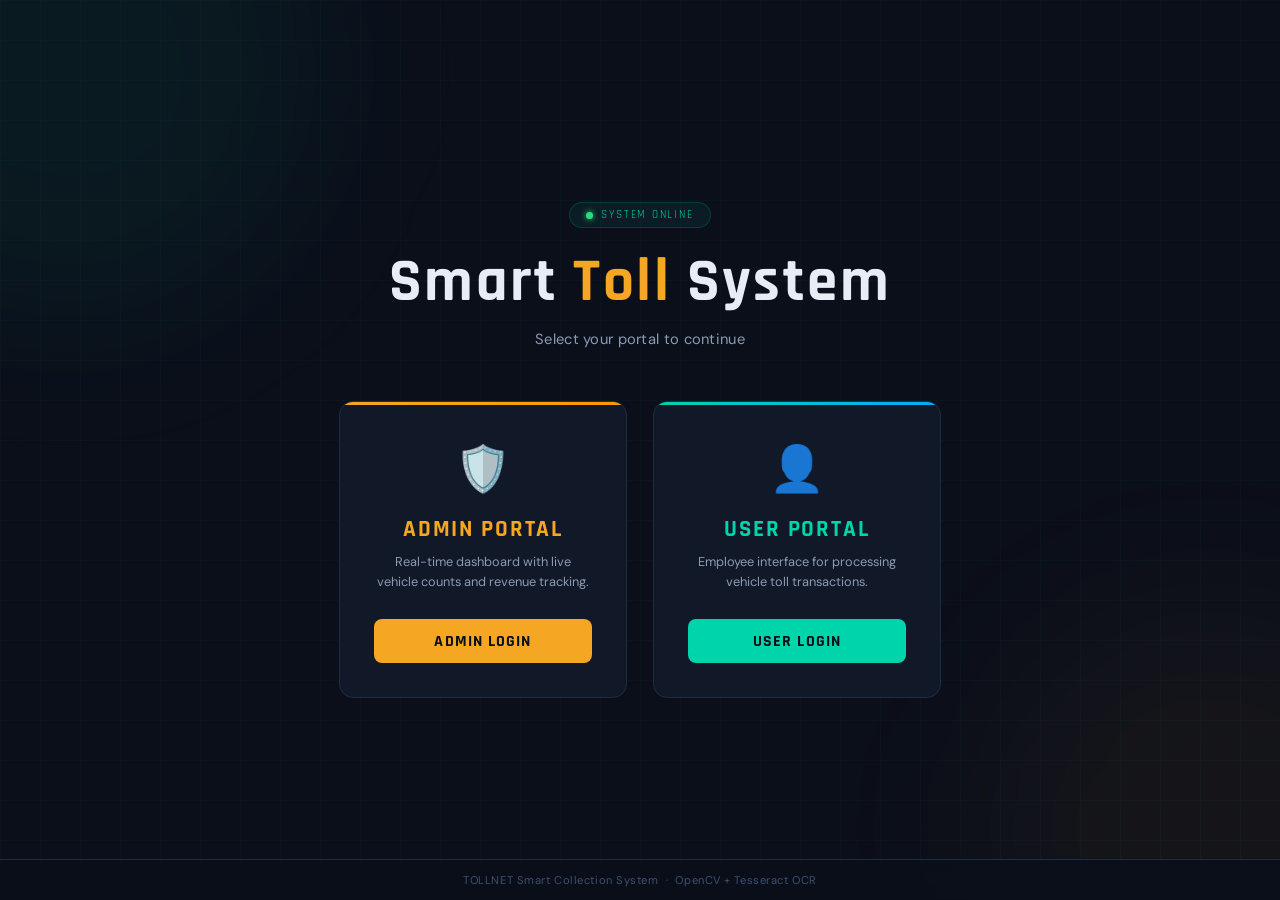
==== commit 4598dd0c: "updatededd" ====
--- a/frontend/index.html
+++ b/frontend/index.html
@@ -3,217 +3,452 @@
 <head>
   <meta charset="UTF-8" />
   <meta name="viewport" content="width=device-width, initial-scale=1.0" />
-  <title>Smart Toll Collection System</title>
-  <link rel="stylesheet" href="style.css" />
+  <title>Smart Toll System</title>
   <link rel="preconnect" href="https://fonts.googleapis.com" />
   <link rel="preconnect" href="https://fonts.gstatic.com" crossorigin />
   <link href="https://fonts.googleapis.com/css2?family=Rajdhani:wght@400;600;700&family=DM+Sans:wght@300;400;500;600&display=swap" rel="stylesheet" />
+  <style>
+    :root {
+      --bg:        #0b0f1a;
+      --surface:   #111827;
+      --surface2:  #1a2235;
+      --border:    #1e2d45;
+      --border-hi: #2a4060;
+      --amber:     #f5a623;
+      --amber-dim: #b37518;
+      --teal:      #00d4aa;
+      --teal-dim:  #008f72;
+      --red:       #e74c4c;
+      --green:     #28e07b;
+      --text-hi:   #e8edf5;
+      --text-mid:  #8a9bb5;
+      --text-lo:   #3d5070;
+      --font-disp: 'Rajdhani', sans-serif;
+      --font-body: 'DM Sans', sans-serif;
+      --r:  8px;
+      --rl: 14px;
+    }
+    *, *::before, *::after { box-sizing: border-box; margin: 0; padding: 0; }
+
+    body {
+      font-family: var(--font-body);
+      background: var(--bg);
+      color: var(--text-hi);
+      min-height: 100vh;
+      display: flex;
+      flex-direction: column;
+      align-items: center;
+      justify-content: center;
+      background-image:
+        linear-gradient(rgba(0,212,170,0.028) 1px, transparent 1px),
+        linear-gradient(90deg, rgba(0,212,170,0.028) 1px, transparent 1px);
+      background-size: 40px 40px;
+      overflow: hidden;
+    }
+
+    /* ── ambient blobs ── */
+    .blob {
+      position: fixed;
+      border-radius: 50%;
+      pointer-events: none;
+      filter: blur(80px);
+    }
+    .blob-teal  { width:500px;height:500px;top:-180px;left:-180px;background:rgba(0,212,170,0.055); }
+    .blob-amber { width:460px;height:460px;bottom:-160px;right:-160px;background:rgba(245,166,35,0.045); }
+
+    /* ── header ── */
+    .header {
+      text-align: center;
+      margin-bottom: 52px;
+      animation: fadeUp .55s ease both;
+    }
+    .live-badge {
+      display: inline-flex;
+      align-items: center;
+      gap: 8px;
+      background: rgba(0,212,170,0.07);
+      border: 1px solid rgba(0,212,170,0.18);
+      border-radius: 40px;
+      padding: 5px 16px;
+      font-family: var(--font-disp);
+      font-size: .7rem;
+      letter-spacing: .16em;
+      color: var(--teal);
+      text-transform: uppercase;
+      margin-bottom: 22px;
+    }
+    .dot {
+      width:7px;height:7px;border-radius:50%;
+      background:var(--green);box-shadow:0 0 6px var(--green);
+      animation: blink 2s step-end infinite;
+    }
+    h1 {
+      font-family: var(--font-disp);
+      font-size: clamp(2.4rem, 5.5vw, 3.8rem);
+      font-weight: 700;
+      letter-spacing: .04em;
+      line-height: 1.08;
+      color: var(--text-hi);
+    }
+    h1 em { font-style: normal; color: var(--amber); }
+    .tagline {
+      margin-top: 13px;
+      color: var(--text-mid);
+      font-size: .92rem;
+      letter-spacing: .02em;
+    }
+
+    /* ── portal cards ── */
+    .portals {
+      display: flex;
+      gap: 26px;
+      flex-wrap: wrap;
+      justify-content: center;
+    }
+    .card {
+      background: var(--surface);
+      border: 1px solid var(--border);
+      border-radius: var(--rl);
+      padding: 38px 34px 34px;
+      width: 288px;
+      text-align: center;
+      cursor: pointer;
+      position: relative;
+      overflow: hidden;
+      transition: transform .22s, border-color .22s, box-shadow .22s;
+      animation: fadeUp .55s ease both;
+    }
+    .card:nth-child(2) { animation-delay: .1s; }
+    .card::before {
+      content:'';
+      position:absolute;top:0;left:0;right:0;height:3px;
+    }
+    .card.admin::before { background: linear-gradient(90deg,var(--amber),#ff9900); }
+    .card.user::before  { background: linear-gradient(90deg,var(--teal),#00aaff); }
+    .card:hover { transform: translateY(-6px); }
+    .card.admin:hover { border-color:var(--amber-dim); box-shadow:0 14px 44px rgba(245,166,35,.17); }
+    .card.user:hover  { border-color:var(--teal-dim);  box-shadow:0 14px 44px rgba(0,212,170,.17); }
+
+    .card-icon { font-size: 2.8rem; margin-bottom: 16px; }
+    .card-title {
+      font-family: var(--font-disp);
+      font-size: 1.45rem;
+      font-weight: 700;
+      letter-spacing: .08em;
+      text-transform: uppercase;
+      margin-bottom: 8px;
+    }
+    .card.admin .card-title { color: var(--amber); }
+    .card.user  .card-title { color: var(--teal); }
+    .card-desc {
+      font-size: .8rem;
+      color: var(--text-mid);
+      line-height: 1.6;
+      margin-bottom: 26px;
+    }
+    .card-btn {
+      display: block;
+      width: 100%;
+      padding: 12px;
+      border: none;
+      border-radius: var(--r);
+      font-family: var(--font-disp);
+      font-size: .98rem;
+      font-weight: 700;
+      letter-spacing: .07em;
+      text-transform: uppercase;
+      cursor: pointer;
+      transition: all .18s;
+    }
+    .card.admin .card-btn { background:var(--amber); color:#0b0f1a; }
+    .card.admin .card-btn:hover { background:#ffbe4a; box-shadow:0 4px 20px rgba(245,166,35,.38); }
+    .card.user  .card-btn { background:var(--teal);  color:#0b0f1a; }
+    .card.user  .card-btn:hover { background:#00f0c4; box-shadow:0 4px 20px rgba(0,212,170,.38); }
+
+    /* ── modal ── */
+    .overlay {
+      position: fixed; inset: 0;
+      background: rgba(6,10,18,.88);
+      backdrop-filter: blur(9px);
+      display: flex; align-items: center; justify-content: center;
+      z-index: 300;
+      opacity: 0; pointer-events: none;
+      transition: opacity .24s;
+    }
+    .overlay.open { opacity: 1; pointer-events: all; }
+
+    .modal {
+      background: var(--surface);
+      border: 1px solid var(--border-hi);
+      border-radius: var(--rl);
+      padding: 38px 34px;
+      width: 370px;
+      max-width: 92vw;
+      position: relative;
+      transform: translateY(18px);
+      transition: transform .24s;
+    }
+    .overlay.open .modal { transform: translateY(0); }
+
+    .modal::before {
+      content:'';
+      position:absolute;top:0;left:0;right:0;height:3px;
+      border-radius:var(--rl) var(--rl) 0 0;
+    }
+    .modal.admin::before { background:linear-gradient(90deg,var(--amber),#ff9900); }
+    .modal.user::before  { background:linear-gradient(90deg,var(--teal),#00aaff); }
+
+    .modal-close {
+      position:absolute; top:13px; right:15px;
+      background:none; border:none;
+      color:var(--text-lo); font-size:1.25rem;
+      cursor:pointer; line-height:1;
+      transition:color .15s;
+    }
+    .modal-close:hover { color:var(--text-hi); }
+
+    .modal-title {
+      font-family: var(--font-disp);
+      font-size: 1.5rem;
+      font-weight: 700;
+      letter-spacing: .08em;
+      text-transform: uppercase;
+      margin-bottom: 5px;
+    }
+    .modal.admin .modal-title { color:var(--amber); }
+    .modal.user  .modal-title { color:var(--teal); }
+
+    .modal-sub { font-size: .8rem; color:var(--text-mid); margin-bottom: 26px; }
+
+    .field { margin-bottom: 17px; }
+    .field label {
+      display:block;
+      font-family: var(--font-disp);
+      font-size: .7rem;
+      font-weight: 600;
+      letter-spacing: .16em;
+      text-transform: uppercase;
+      color: var(--text-mid);
+      margin-bottom: 7px;
+    }
+    .field input {
+      width: 100%;
+      background: var(--surface2);
+      border: 1.5px solid var(--border);
+      border-radius: var(--r);
+      color: var(--text-hi);
+      font-family: var(--font-body);
+      font-size: .94rem;
+      padding: 11px 13px;
+      outline: none;
+      transition: border-color .2s, box-shadow .2s;
+    }
+    .field input::placeholder { color:var(--text-lo); }
+    .modal.admin .field input:focus { border-color:var(--amber-dim); box-shadow:0 0 0 3px rgba(245,166,35,.09); }
+    .modal.user  .field input:focus { border-color:var(--teal-dim);  box-shadow:0 0 0 3px rgba(0,212,170,.09); }
+
+    .form-err {
+      font-size: .76rem;
+      color: var(--red);
+      margin-bottom: 12px;
+      min-height: 1.1em;
+      display: none;
+    }
+    .form-err.show { display:block; }
+
+    .form-btn {
+      width:100%; padding:12px;
+      border:none; border-radius:var(--r);
+      font-family:var(--font-disp); font-size:1.02rem;
+      font-weight:700; letter-spacing:.07em;
+      text-transform:uppercase; cursor:pointer;
+      transition:all .18s; position:relative;
+    }
+    .modal.admin .form-btn { background:var(--amber); color:#0b0f1a; }
+    .modal.admin .form-btn:hover { background:#ffbe4a; box-shadow:0 4px 20px rgba(245,166,35,.35); }
+    .modal.user  .form-btn { background:var(--teal);  color:#0b0f1a; }
+    .modal.user  .form-btn:hover { background:#00f0c4; box-shadow:0 4px 20px rgba(0,212,170,.35); }
+    .form-btn:disabled { opacity:.55; cursor:not-allowed; }
+
+    .spinner {
+      display: none;
+      width: 16px; height: 16px;
+      border: 2px solid rgba(0,0,0,0.3);
+      border-top-color: #0b0f1a;
+      border-radius: 50%;
+      animation: spin .6s linear infinite;
+      margin: 0 auto;
+    }
+    .form-btn.loading .btn-label { display:none; }
+    .form-btn.loading .spinner   { display:block; }
+
+    /* ── footer ── */
+    footer {
+      position:fixed; bottom:0; left:0; right:0;
+      text-align:center; padding:13px;
+      font-size:.7rem; color:var(--text-lo);
+      letter-spacing:.05em;
+      border-top:1px solid var(--border);
+      background:rgba(11,15,26,.88);
+      backdrop-filter:blur(8px);
+    }
+
+    /* ── animations ── */
+    @keyframes blink   { 0%,100%{opacity:1} 50%{opacity:.3} }
+    @keyframes fadeUp  { from{opacity:0;transform:translateY(22px)} to{opacity:1;transform:translateY(0)} }
+    @keyframes spin    { to{transform:rotate(360deg)} }
+
+    @media(max-width:640px){
+      .portals { flex-direction:column; align-items:center; }
+      .card { width:100%; max-width:330px; }
+    }
+  </style>
 </head>
 <body>
 
-  <!-- ─── Top Header ─────────────────────────────────────────── -->
-  <header class="topbar">
-    <div class="topbar-inner">
-      <div class="topbar-logo">
-        <span class="logo-icon">⬡</span>
-        <span class="logo-text">TOLL<strong>NET</strong></span>
+  <div class="blob blob-teal"></div>
+  <div class="blob blob-amber"></div>
+
+  <!-- ── Header ── -->
+  <div class="header">
+    <div class="live-badge"><span class="dot"></span> System Online</div>
+    <h1>Smart <em>Toll</em> System</h1>
+    <p class="tagline">Select your portal to continue</p>
+  </div>
+
+  <!-- ── Portal Cards ── -->
+  <div class="portals">
+    <div class="card admin" onclick="openModal('admin')">
+      <div class="card-icon">🛡️</div>
+      <div class="card-title">Admin Portal</div>
+      <p class="card-desc">Real-time dashboard with live vehicle counts and revenue tracking.</p>
+      <button class="card-btn" onclick="event.stopPropagation();openModal('admin')">Admin Login</button>
+    </div>
+    <div class="card user" onclick="openModal('user')">
+      <div class="card-icon">👤</div>
+      <div class="card-title">User Portal</div>
+      <p class="card-desc">Employee interface for processing vehicle toll transactions.</p>
+      <button class="card-btn" onclick="event.stopPropagation();openModal('user')">User Login</button>
+    </div>
+  </div>
+
+  <!-- ── Admin Login Modal ── -->
+  <div class="overlay" id="adminOverlay">
+    <div class="modal admin">
+      <button class="modal-close" onclick="closeModal('admin')">✕</button>
+      <div class="modal-title">Admin Login</div>
+      <p class="modal-sub">Enter your administrator credentials</p>
+      <div class="field">
+        <label for="aUser">Username</label>
+        <input type="text" id="aUser" placeholder="rohit" autocomplete="off" />
       </div>
-      <div class="topbar-status">
-        <span class="status-dot"></span> System Online
+      <div class="field">
+        <label for="aPass">Password</label>
+        <input type="password" id="aPass" placeholder="••••••••"
+               onkeydown="if(event.key==='Enter') doLogin('admin')" />
       </div>
+      <div class="form-err" id="adminErr"></div>
+      <button class="form-btn" id="adminBtn" onclick="doLogin('admin')">
+        <span class="btn-label">Login →</span>
+        <div class="spinner"></div>
+      </button>
     </div>
-  </header>
-
-  <!-- ─── Main Layout ────────────────────────────────────────── -->
-  <main class="layout">
-
-    <!-- LEFT PANEL: Input Methods -->
-    <section class="panel panel-input">
-
-      <!-- ── TAB SWITCHER ── -->
-      <div class="tab-bar">
-        <button class="tab active" id="tabCamera" onclick="switchTab('camera')">
-          📷 Camera Scan
-        </button>
-        <button class="tab" id="tabUpload" onclick="switchTab('upload')">
-          📂 Upload Plate
-        </button>
+  </div>
+
+  <!-- ── User Login Modal ── -->
+  <div class="overlay" id="userOverlay">
+    <div class="modal user">
+      <button class="modal-close" onclick="closeModal('user')">✕</button>
+      <div class="modal-title">User Login</div>
+      <p class="modal-sub">Enter your employee credentials</p>
+      <div class="field">
+        <label for="uUser">Username</label>
+        <input type="text" id="uUser" placeholder="dev" autocomplete="off" />
       </div>
-
-      <!-- ════ CAMERA TAB ════ -->
-      <div id="cameraTab">
-        <div class="panel-label">LIVE FEED</div>
-        <div class="camera-frame" id="cameraFrame">
-          <video id="videoFeed" autoplay playsinline></video>
-          <canvas id="captureCanvas" style="display:none;"></canvas>
-          <div class="camera-overlay" id="cameraOverlay">
-            <div class="camera-placeholder">
-              <div class="cam-icon">📷</div>
-              <p>Camera not started</p>
-            </div>
-          </div>
-          <div class="corner tl"></div><div class="corner tr"></div>
-          <div class="corner bl"></div><div class="corner br"></div>
-        </div>
-
-        <div class="captured-section" id="capturedSection" style="display:none;">
-          <div class="panel-label small">CAPTURED FRAME</div>
-          <img id="capturedImage" src="" alt="Captured" class="captured-img" />
-        </div>
-
-        <div class="controls">
-          <button class="btn btn-start" id="btnStart" onclick="startCamera()">
-            <span class="btn-icon">▶</span> Start Camera
-          </button>
-          <button class="btn btn-capture" id="btnCapture" onclick="captureAndProcess()" disabled>
-            <span class="btn-icon">⊙</span> Capture &amp; Process
-          </button>
-        </div>
+      <div class="field">
+        <label for="uPass">Password</label>
+        <input type="password" id="uPass" placeholder="••••••••"
+               onkeydown="if(event.key==='Enter') doLogin('user')" />
       </div>
-
-      <!-- ════ UPLOAD TAB ════ -->
-      <div id="uploadTab" style="display:none;">
-        <div class="panel-label">UPLOAD NUMBER PLATE</div>
-
-        <!-- Drop zone -->
-        <div class="dropzone" id="dropzone"
-             onclick="document.getElementById('fileInput').click()"
-             ondragover="handleDragOver(event)"
-             ondragleave="handleDragLeave(event)"
-             ondrop="handleDrop(event)">
-          <div class="dz-icon">⬆</div>
-          <p class="dz-text">Click to upload or drag &amp; drop</p>
-          <p class="dz-sub">JPG, PNG, BMP, WEBP or PDF · Max 10 MB</p>
-          <input type="file" id="fileInput" accept="image/*,.pdf"
-                 style="display:none;" onchange="handleFileSelect(event)" />
-        </div>
-
-        <!-- File preview -->
-        <div class="file-preview" id="filePreview" style="display:none;">
-          <div class="panel-label small">SELECTED FILE</div>
-          <div class="file-info-row">
-            <span class="file-thumb" id="fileThumb">📄</span>
-            <div class="file-meta">
-              <div class="file-name" id="fileName">—</div>
-              <div class="file-size" id="fileSize">—</div>
-            </div>
-            <button class="btn-clear" onclick="clearFile()" title="Remove">✕</button>
-          </div>
-          <img id="imagePreview" class="captured-img" style="display:none; margin-top:10px;" alt="Preview" />
-        </div>
-
-        <div class="controls" style="margin-top:16px;">
-          <button class="btn btn-capture" id="btnUpload" onclick="uploadAndProcess()" disabled>
-            <span class="btn-icon">⊙</span> Process Upload
-          </button>
-        </div>
-      </div>
-
-      <!-- ── SHARED: Loading bar ── -->
-      <div class="loading-bar" id="loadingBar">
-        <div class="loading-fill" id="loadingFill"></div>
-      </div>
-      <div class="loading-label" id="loadingLabel" style="display:none;">Processing…</div>
-    </section>
-
-    <!-- RIGHT PANEL: Results + Receipt -->
-    <section class="panel panel-results">
-      <div class="panel-label">TRANSACTION RESULT</div>
-
-      <!-- Idle -->
-      <div class="result-idle" id="resultIdle">
-        <div class="idle-graphic">
-          <div class="hex-ring"><div class="hex-inner">⬡</div></div>
-        </div>
-        <p class="idle-text">Awaiting vehicle scan…</p>
-        <p class="idle-sub">Use the camera or upload a number plate image / PDF.</p>
-      </div>
-
-      <!-- Result -->
-      <div class="result-data" id="resultData" style="display:none;">
-
-        <!-- Status banner -->
-        <div class="status-banner" id="statusBanner">
-          <span class="status-icon" id="statusIcon">✓</span>
-          <span class="status-text" id="statusText">Transaction Successful</span>
-        </div>
-
-        <!-- Vehicle info grid -->
-        <div class="info-grid">
-          <div class="info-card">
-            <div class="info-label">Vehicle Number</div>
-            <div class="info-value mono" id="resVehicleNum">—</div>
-          </div>
-          <div class="info-card">
-            <div class="info-label">Owner Name</div>
-            <div class="info-value" id="resOwner">—</div>
-          </div>
-          <div class="info-card">
-            <div class="info-label">Vehicle Type</div>
-            <div class="info-value" id="resVehicleType">—</div>
-          </div>
-          <div class="info-card">
-            <div class="info-label">Toll Deducted</div>
-            <div class="info-value accent" id="resToll">—</div>
-          </div>
-          <div class="info-card span2">
-            <div class="info-label">Remaining Balance</div>
-            <div class="info-value large" id="resBalance">—</div>
-          </div>
-        </div>
-
-        <!-- Receipt -->
-        <div class="receipt" id="receiptBox" style="display:none;">
-          <div class="receipt-header">
-            <span class="receipt-icon">🧾</span>
-            <span>TOLL RECEIPT</span>
-          </div>
-          <div class="receipt-row">
-            <span>Receipt No.</span>
-            <span class="mono" id="rcptId">—</span>
-          </div>
-          <div class="receipt-row">
-            <span>Date &amp; Time</span>
-            <span id="rcptDate">—</span>
-          </div>
-          <div class="receipt-row">
-            <span>Vehicle</span>
-            <span class="mono" id="rcptVehicle">—</span>
-          </div>
-          <div class="receipt-row">
-            <span>Owner</span>
-            <span id="rcptOwner">—</span>
-          </div>
-          <div class="receipt-row">
-            <span>Type</span>
-            <span id="rcptType">—</span>
-          </div>
-          <div class="receipt-row highlight">
-            <span>Toll Paid</span>
-            <span id="rcptToll">—</span>
-          </div>
-          <div class="receipt-row">
-            <span>Balance After</span>
-            <span id="rcptBalance">—</span>
-          </div>
-        </div>
-
-        <!-- Message -->
-        <div class="msg-box" id="msgBox">
-          <span id="msgText">—</span>
-        </div>
-
-        <button class="btn btn-reset" onclick="resetUI()">
-          <span class="btn-icon">↺</span> Scan Another Vehicle
-        </button>
-      </div>
-    </section>
-  </main>
-
-  <footer class="footer">
-    TOLLNET Smart Collection System &nbsp;·&nbsp; OpenCV + Tesseract OCR
-  </footer>
-
-  <script src="script.js"></script>
+      <div class="form-err" id="userErr"></div>
+      <button class="form-btn" id="userBtn" onclick="doLogin('user')">
+        <span class="btn-label">Login →</span>
+        <div class="spinner"></div>
+      </button>
+    </div>
+  </div>
+
+  <footer>TOLLNET Smart Collection System &nbsp;·&nbsp; OpenCV + Tesseract OCR</footer>
+
+  <script>
+    const API = 'http://127.0.0.1:5001';
+
+    function openModal(type) {
+      document.getElementById(type + 'Overlay').classList.add('open');
+      setTimeout(() => {
+        document.getElementById(type === 'admin' ? 'aUser' : 'uUser').focus();
+      }, 240);
+    }
+    function closeModal(type) {
+      document.getElementById(type + 'Overlay').classList.remove('open');
+      setErr(type, '');
+    }
+
+    // Close on backdrop click
+    ['admin','user'].forEach(t => {
+      document.getElementById(t + 'Overlay').addEventListener('click', function(e) {
+        if (e.target === this) closeModal(t);
+      });
+    });
+
+    function setErr(type, msg) {
+      const el = document.getElementById(type + 'Err');
+      el.textContent = msg;
+      el.classList.toggle('show', !!msg);
+    }
+    function setBusy(type, busy) {
+      const btn = document.getElementById(type + 'Btn');
+      btn.classList.toggle('loading', busy);
+      btn.disabled = busy;
+    }
+
+    async function doLogin(type) {
+      const isAdmin = type === 'admin';
+      const username = document.getElementById(isAdmin ? 'aUser' : 'uUser').value.trim();
+      const password = document.getElementById(isAdmin ? 'aPass' : 'uPass').value;
+
+      setErr(type, '');
+      if (!username || !password) { setErr(type, 'Please enter both username and password.'); return; }
+
+      setBusy(type, true);
+      try {
+        const res  = await fetch(API + '/login', {
+          method: 'POST',
+          headers: { 'Content-Type': 'application/json' },
+          body: JSON.stringify({ username, password })
+        });
+        const data = await res.json();
+
+        if (data.success) {
+          // Store session
+          sessionStorage.setItem('toll_user',     data.username);
+          sessionStorage.setItem('toll_role',     data.role);
+          sessionStorage.setItem('toll_name',     data.name);
+
+          if (data.role === 'admin') {
+            window.location.href = 'admin.html';
+          } else {
+            window.location.href = 'employee.html';
+          }
+        } else {
+          setErr(type, data.message || 'Invalid credentials.');
+          document.getElementById(isAdmin ? 'aPass' : 'uPass').value = '';
+        }
+      } catch (err) {
+        setErr(type, 'Cannot connect to server. Make sure Flask is running on port 5001.');
+      }
+      setBusy(type, false);
+    }
+  </script>
 </body>
-</html>+</html>
